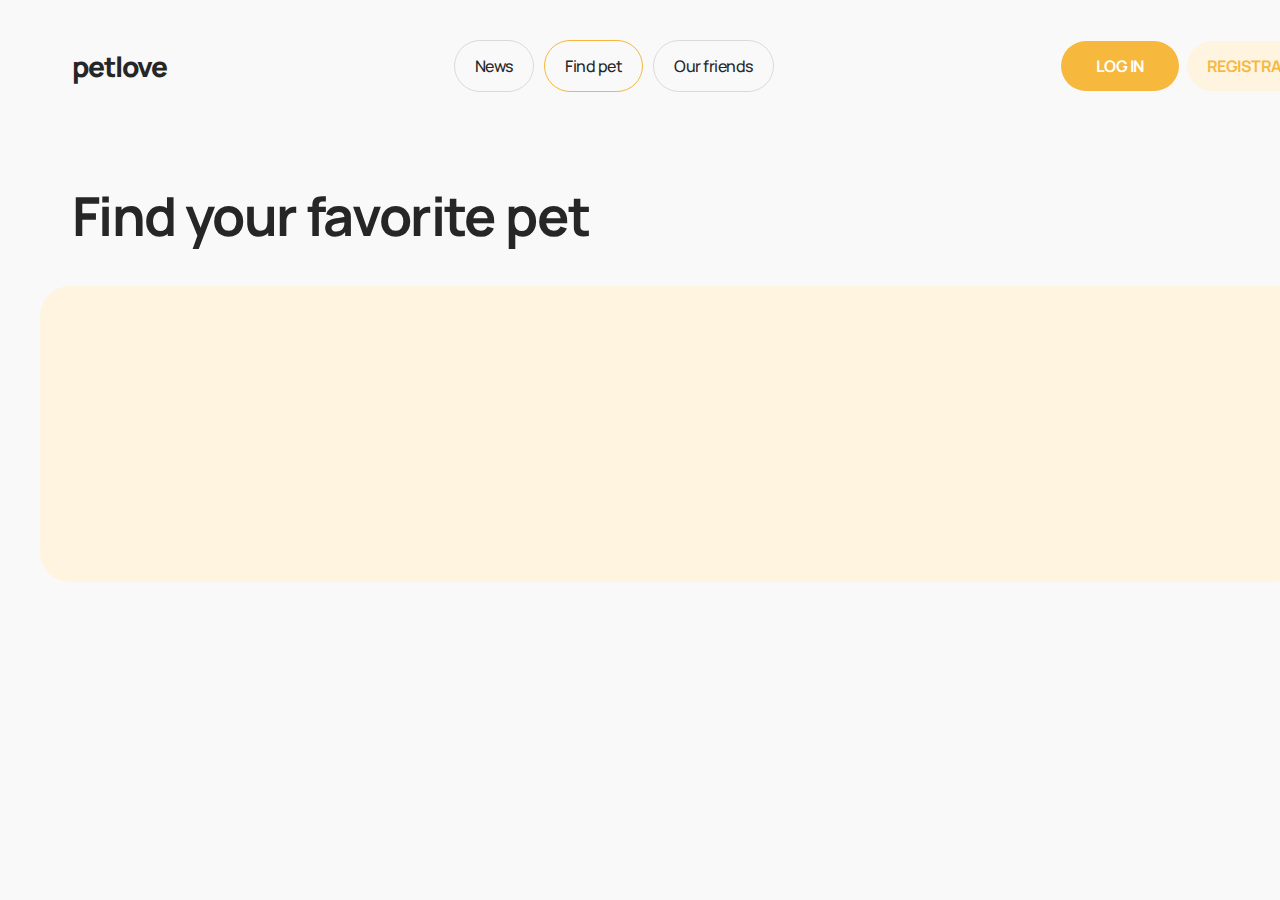
==== find-pet.html @ 44dec3be "add section find pets" ====
<!DOCTYPE html>
<html lang="en">
  <head>
    <meta charset="UTF-8" />
    <meta name="viewport" content="width=device-width, initial-scale=1.0" />
    <title>Petlove</title>
    <link rel="preconnect" href="https://fonts.googleapis.com" />
    <link rel="preconnect" href="https://fonts.gstatic.com" crossorigin />
    <link
      rel="stylesheet"
      href="https://cdnjs.cloudflare.com/ajax/libs/modern-normalize/3.0.1/modern-normalize.min.css"
      integrity="sha512-q6WgHqiHlKyOqslT/lgBgodhd03Wp4BEqKeW6nNtlOY4quzyG3VoQKFrieaCeSnuVseNKRGpGeDU3qPmabCANg=="
      crossorigin="anonymous"
      referrerpolicy="no-referrer"
    />
    <link
      href="https://fonts.googleapis.com/css2?family=Manrope:wght@500;700;800&display=swap"
      rel="stylesheet"
    />
    <link rel="stylesheet" href="./css/styles.css" />
  </head>
  <body>
    <header class="header">
      <div class="container">
        <nav class="header-bar">
          <div class="wraper-logo">
            <a href="./index.html" class="logo">petlove</a>
          </div>

          <ul class="nav-menu">
            <li>
              <a class="nav-item" href="./news.html">News</a>
            </li>
            <li>
              <a class="nav-item current-page" href="./find-pet.html"
                >Find pet</a
              >
            </li>
            <li>
              <a class="nav-item" href="./our-friends.html">Our friends</a>
            </li>
          </ul>
          <ul class="auth-nav">
            <li>
              <a class="auth-item log" href="./log-In.html">Log In</a>
            </li>
            <li>
              <a class="auth-item reg" href="./registration.html"
                >Registration</a
              >
            </li>
          </ul>
        </nav>
      </div>
    </header>
    <main>
      <section class="menu-section">
        <div class="container">
          <h1 class="title-section">Find your favorite pet</h1>
        </div>
        <div class="container search-container">
          <div class="wrapper-search-container"></div>
        </div>
      </section>
    </main>
  </body>
</html>
---- css/styles.css ----
@import url("./bases.css");
@import url("./reset.css");
@import url("./header.css");
@import url("./main.css");
@import url("./news.css");
@import url("./find-pet.css");
@import url("./our-friends.css");
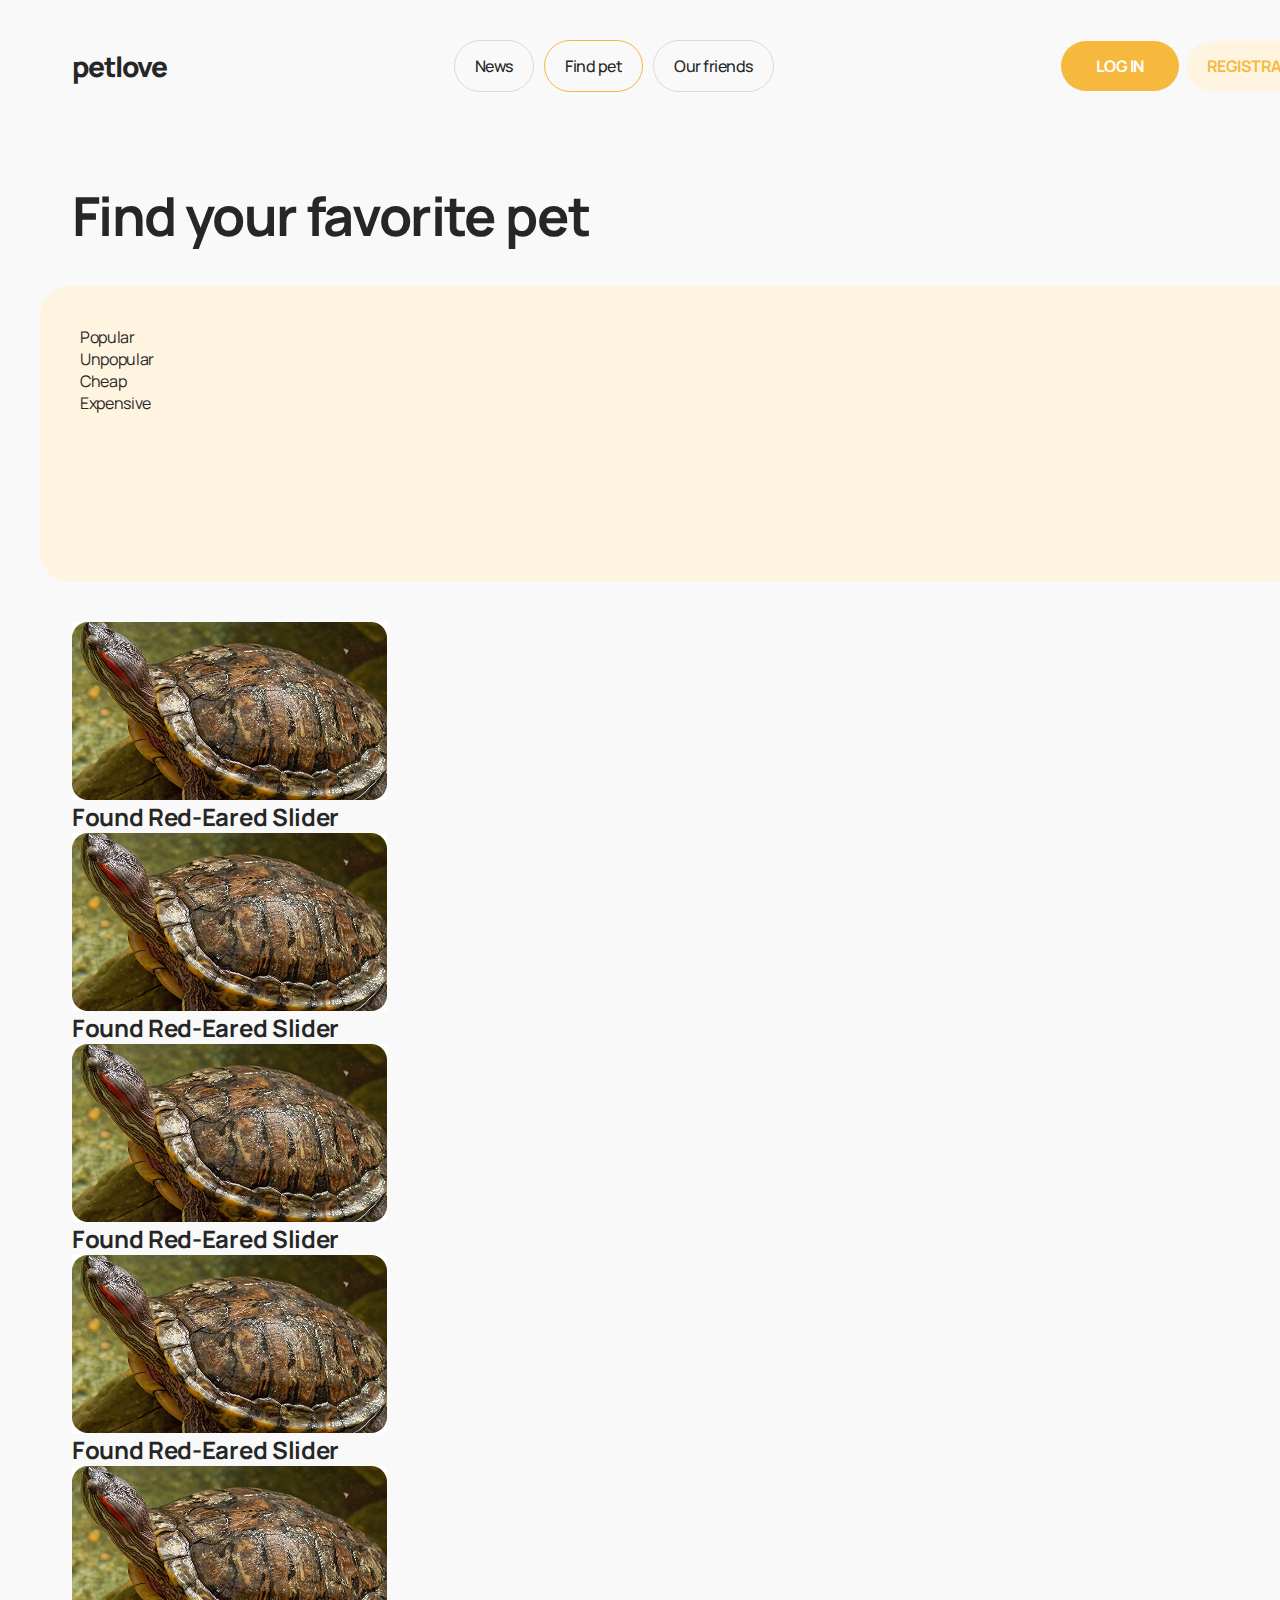
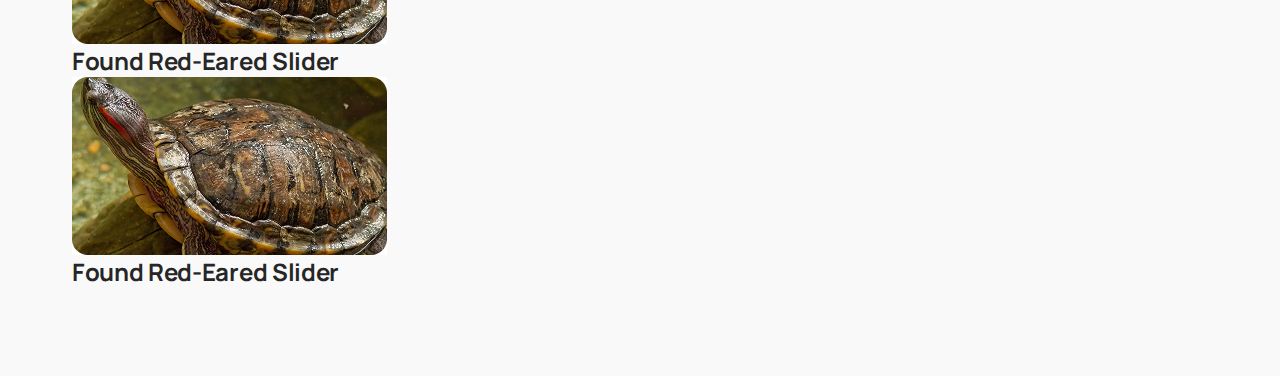
==== commit f859128a: "add cart pet" ====
--- a/find-pet.html
+++ b/find-pet.html
@@ -59,7 +59,69 @@
           <h1 class="title-section">Find your favorite pet</h1>
         </div>
         <div class="container search-container">
-          <div class="wrapper-search-container"></div>
+          <div class="wrapper-search-container">
+            <div class="wrapper-search-filter"></div>
+            <div class="wrapper-search-categories">
+              <ul>
+                <li>Popular</li>
+                <li>Unpopular</li>
+                <li>Cheap</li>
+                <li>Expensive</li>
+              </ul>
+            </div>
+          </div>
+        </div>
+        <div class="container container-find-pet">
+          <ul>
+            <li>
+              <div class="wrapper-pet-cart">
+                <img src="./images/pet-img.jpg" alt="Pet photo" />
+                <div class="features">
+                  <h2 class="titl-pet-cart">Found Red-Eared Slider</h2>
+                </div>
+              </div>
+            </li>
+            <li>
+              <div class="wrapper-pet-cart">
+                <img src="./images/pet-img.jpg" alt="Pet photo" />
+                <div class="features">
+                  <h2 class="titl-pet-cart">Found Red-Eared Slider</h2>
+                </div>
+              </div>
+            </li>
+            <li>
+              <div class="wrapper-pet-cart">
+                <img src="./images/pet-img.jpg" alt="Pet photo" />
+                <div class="features">
+                  <h2 class="titl-pet-cart">Found Red-Eared Slider</h2>
+                </div>
+              </div>
+            </li>
+            <li>
+              <div class="wrapper-pet-cart">
+                <img src="./images/pet-img.jpg" alt="Pet photo" />
+                <div class="features">
+                  <h2 class="titl-pet-cart">Found Red-Eared Slider</h2>
+                </div>
+              </div>
+            </li>
+            <li>
+              <div class="wrapper-pet-cart">
+                <img src="./images/pet-img.jpg" alt="Pet photo" />
+                <div class="features">
+                  <h2 class="titl-pet-cart">Found Red-Eared Slider</h2>
+                </div>
+              </div>
+            </li>
+            <li>
+              <div class="wrapper-pet-cart">
+                <img src="./images/pet-img.jpg" alt="Pet photo" />
+                <div class="features">
+                  <h2 class="titl-pet-cart">Found Red-Eared Slider</h2>
+                </div>
+              </div>
+            </li>
+          </ul>
         </div>
       </section>
     </main>
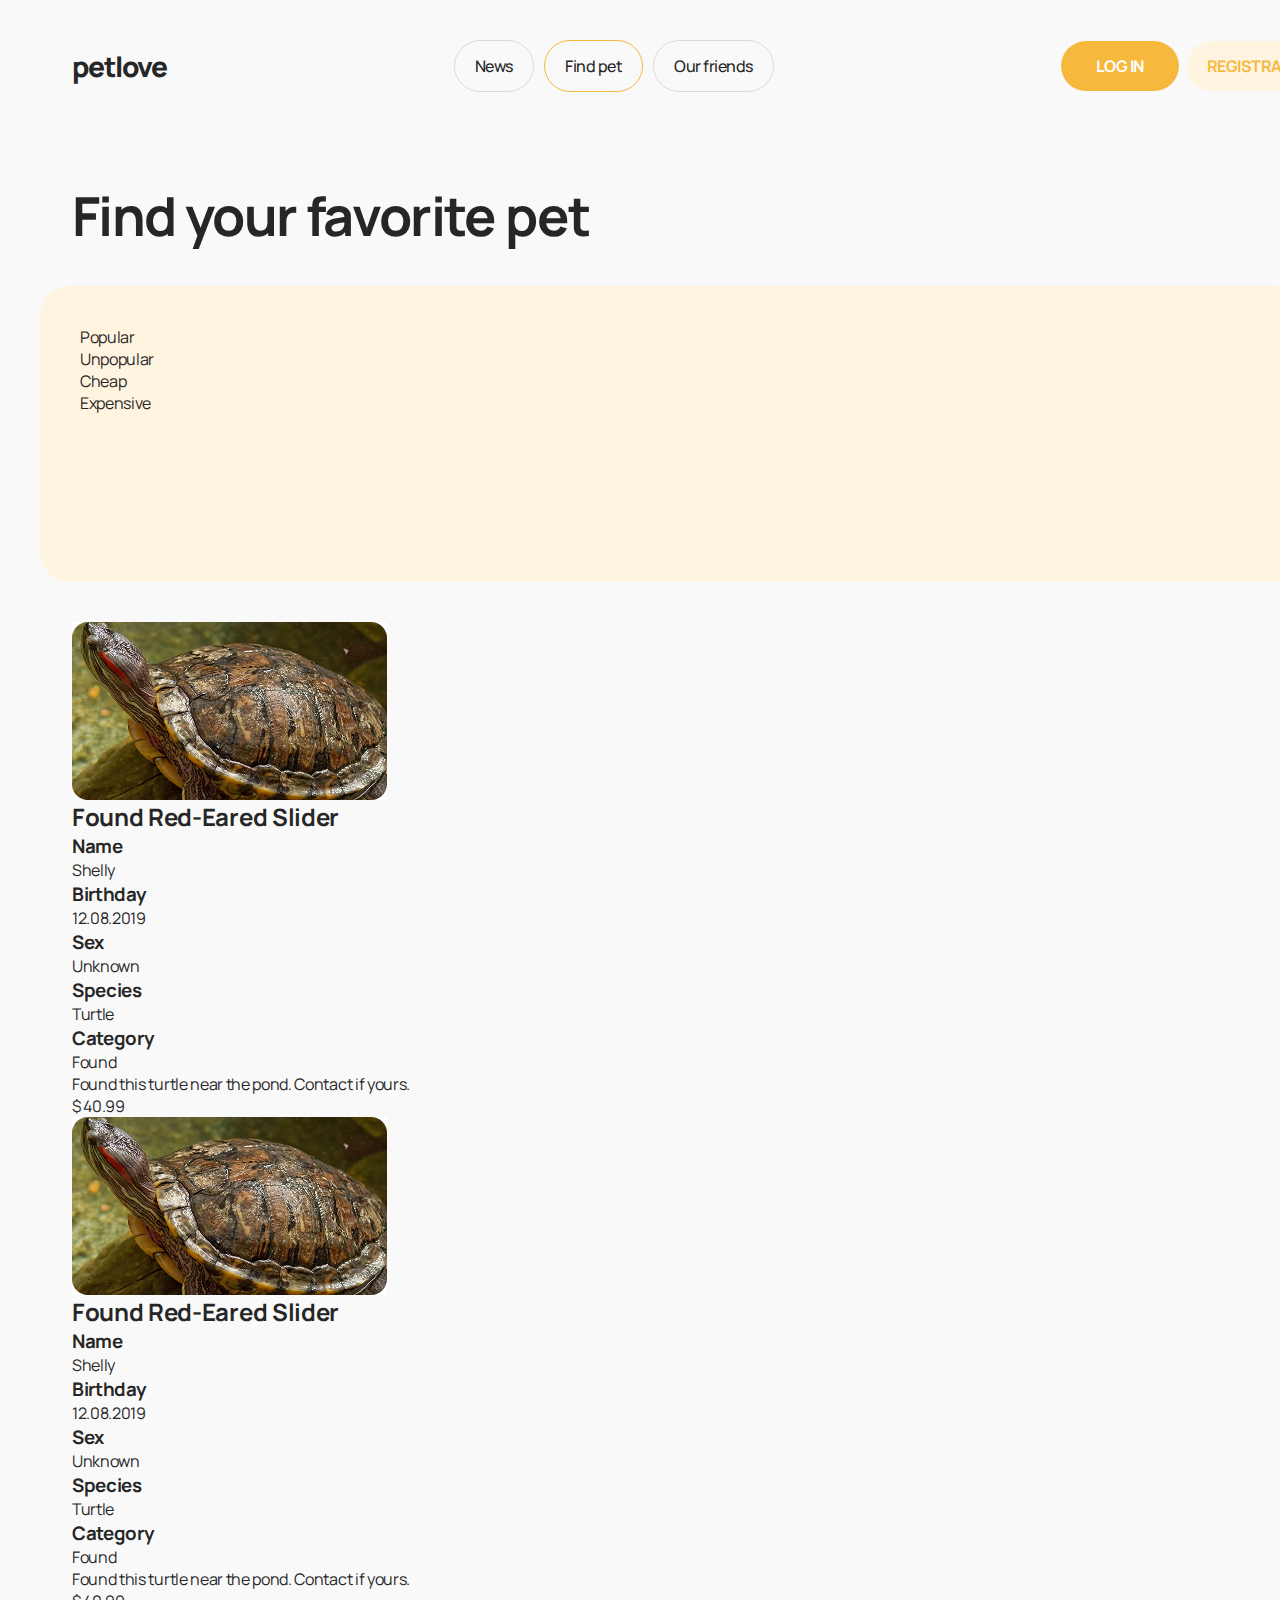
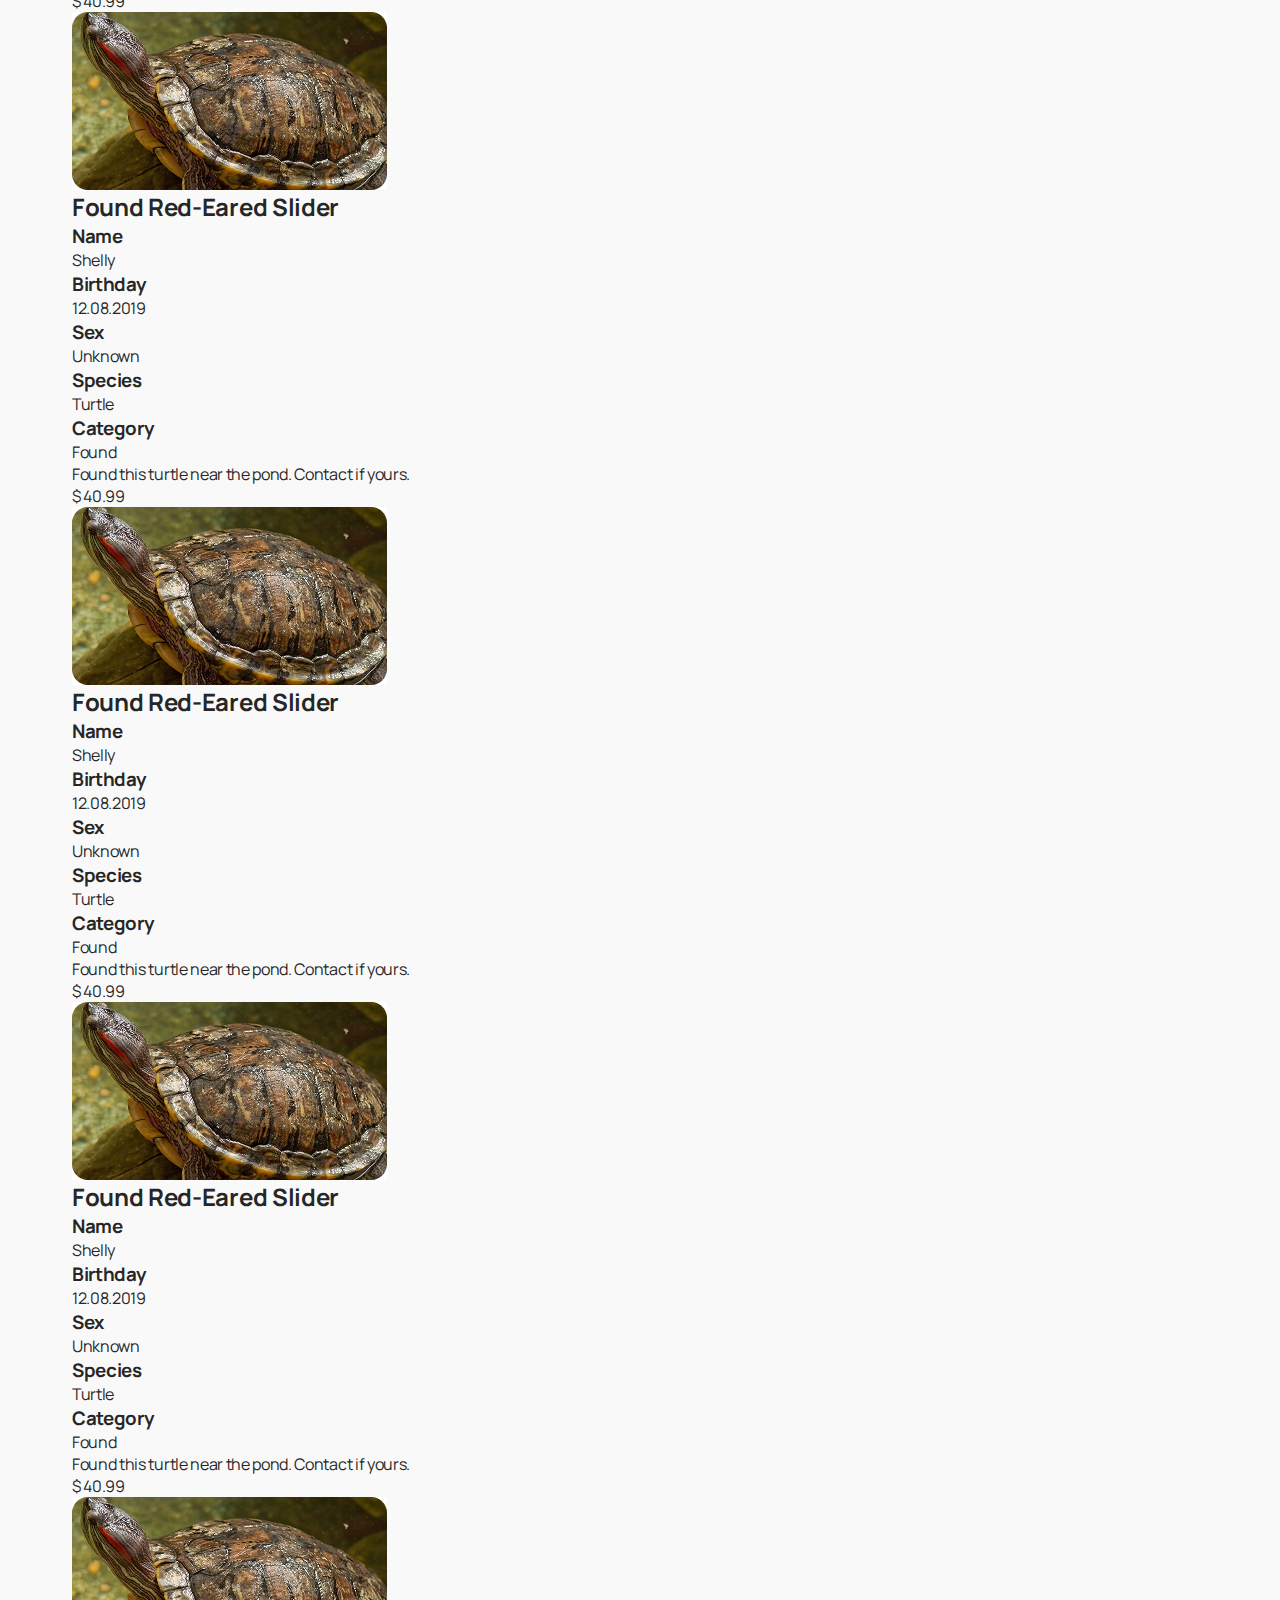
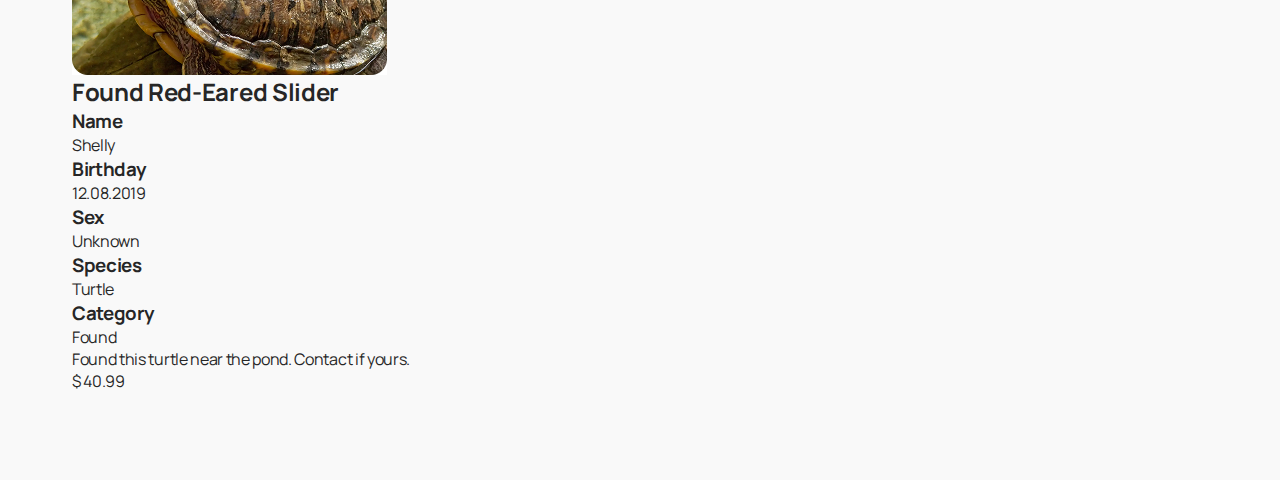
==== commit 07f630c0: "add deteils from pet find carts" ====
--- a/find-pet.html
+++ b/find-pet.html
@@ -76,48 +76,204 @@
             <li>
               <div class="wrapper-pet-cart">
                 <img src="./images/pet-img.jpg" alt="Pet photo" />
-                <div class="features">
-                  <h2 class="titl-pet-cart">Found Red-Eared Slider</h2>
-                </div>
-              </div>
-            </li>
-            <li>
-              <div class="wrapper-pet-cart">
-                <img src="./images/pet-img.jpg" alt="Pet photo" />
-                <div class="features">
-                  <h2 class="titl-pet-cart">Found Red-Eared Slider</h2>
-                </div>
-              </div>
-            </li>
-            <li>
-              <div class="wrapper-pet-cart">
-                <img src="./images/pet-img.jpg" alt="Pet photo" />
-                <div class="features">
-                  <h2 class="titl-pet-cart">Found Red-Eared Slider</h2>
-                </div>
-              </div>
-            </li>
-            <li>
-              <div class="wrapper-pet-cart">
-                <img src="./images/pet-img.jpg" alt="Pet photo" />
-                <div class="features">
-                  <h2 class="titl-pet-cart">Found Red-Eared Slider</h2>
-                </div>
-              </div>
-            </li>
-            <li>
-              <div class="wrapper-pet-cart">
-                <img src="./images/pet-img.jpg" alt="Pet photo" />
-                <div class="features">
-                  <h2 class="titl-pet-cart">Found Red-Eared Slider</h2>
-                </div>
-              </div>
-            </li>
-            <li>
-              <div class="wrapper-pet-cart">
-                <img src="./images/pet-img.jpg" alt="Pet photo" />
-                <div class="features">
-                  <h2 class="titl-pet-cart">Found Red-Eared Slider</h2>
+                <div class="features-pets">
+                  <h2 class="titl-pet-cart">Found Red-Eared Slider</h2>
+                  <ul class="info-pet-list">
+                    <li class="info-pet-item">
+                      <h3 class="title-info-pet">Name</h3>
+                      <p class="name-info-pet">Shelly</p>
+                    </li>
+                    <li class="info-pet-item">
+                      <h3 class="title-info-pet">Birthday</h3>
+                      <time class="name-info-pet" datetime="2019-08-12"
+                        >12.08.2019</time
+                      >
+                    </li>
+                    <li class="info-pet-item">
+                      <h3 class="title-info-pet">Sex</h3>
+                      <p class="name-info-pet">Unknown</p>
+                    </li>
+                    <li class="info-pet-item">
+                      <h3 class="title-info-pet">Species</h3>
+                      <p class="name-info-pet">Turtle</p>
+                    </li>
+                    <li class="info-pet-item">
+                      <h3 class="title-info-pet">Category</h3>
+                      <p class="name-info-pet">Found</p>
+                    </li>
+                  </ul>
+                  <p class="descr-pet">Found this turtle near the pond. Contact if yours.</p>
+                  <p class="price-pet">&#36 40.99</p>
+                </div>
+              </div>
+            </li>
+            <li>
+              <div class="wrapper-pet-cart">
+                <img src="./images/pet-img.jpg" alt="Pet photo" />
+                <div class="features-pets">
+                  <h2 class="titl-pet-cart">Found Red-Eared Slider</h2>
+                  <ul class="info-pet-list">
+                    <li class="info-pet-item">
+                      <h3 class="title-info-pet">Name</h3>
+                      <p class="name-info-pet">Shelly</p>
+                    </li>
+                    <li class="info-pet-item">
+                      <h3 class="title-info-pet">Birthday</h3>
+                      <time class="name-info-pet" datetime="2019-08-12"
+                        >12.08.2019</time
+                      >
+                    </li>
+                    <li class="info-pet-item">
+                      <h3 class="title-info-pet">Sex</h3>
+                      <p class="name-info-pet">Unknown</p>
+                    </li>
+                    <li class="info-pet-item">
+                      <h3 class="title-info-pet">Species</h3>
+                      <p class="name-info-pet">Turtle</p>
+                    </li>
+                    <li class="info-pet-item">
+                      <h3 class="title-info-pet">Category</h3>
+                      <p class="name-info-pet">Found</p>
+                    </li>
+                  </ul>
+                  <p class="descr-pet">Found this turtle near the pond. Contact if yours.</p>
+                  <p class="price-pet">&#36 40.99</p>
+                </div>
+              </div>
+            </li>
+            <li>
+              <div class="wrapper-pet-cart">
+                <img src="./images/pet-img.jpg" alt="Pet photo" />
+                <div class="features-pets">
+                  <h2 class="titl-pet-cart">Found Red-Eared Slider</h2>
+                  <ul class="info-pet-list">
+                    <li class="info-pet-item">
+                      <h3 class="title-info-pet">Name</h3>
+                      <p class="name-info-pet">Shelly</p>
+                    </li>
+                    <li class="info-pet-item">
+                      <h3 class="title-info-pet">Birthday</h3>
+                      <time class="name-info-pet" datetime="2019-08-12"
+                        >12.08.2019</time
+                      >
+                    </li>
+                    <li class="info-pet-item">
+                      <h3 class="title-info-pet">Sex</h3>
+                      <p class="name-info-pet">Unknown</p>
+                    </li>
+                    <li class="info-pet-item">
+                      <h3 class="title-info-pet">Species</h3>
+                      <p class="name-info-pet">Turtle</p>
+                    </li>
+                    <li class="info-pet-item">
+                      <h3 class="title-info-pet">Category</h3>
+                      <p class="name-info-pet">Found</p>
+                    </li>
+                  </ul>
+                  <p class="descr-pet">Found this turtle near the pond. Contact if yours.</p>
+                  <p class="price-pet">&#36 40.99</p>
+                </div>
+              </div>
+            </li>
+            <li>
+              <div class="wrapper-pet-cart">
+                <img src="./images/pet-img.jpg" alt="Pet photo" />
+                <div class="features-pets">
+                  <h2 class="titl-pet-cart">Found Red-Eared Slider</h2>
+                  <ul class="info-pet-list">
+                    <li class="info-pet-item">
+                      <h3 class="title-info-pet">Name</h3>
+                      <p class="name-info-pet">Shelly</p>
+                    </li>
+                    <li class="info-pet-item">
+                      <h3 class="title-info-pet">Birthday</h3>
+                      <time class="name-info-pet" datetime="2019-08-12"
+                        >12.08.2019</time
+                      >
+                    </li>
+                    <li class="info-pet-item">
+                      <h3 class="title-info-pet">Sex</h3>
+                      <p class="name-info-pet">Unknown</p>
+                    </li>
+                    <li class="info-pet-item">
+                      <h3 class="title-info-pet">Species</h3>
+                      <p class="name-info-pet">Turtle</p>
+                    </li>
+                    <li class="info-pet-item">
+                      <h3 class="title-info-pet">Category</h3>
+                      <p class="name-info-pet">Found</p>
+                    </li>
+    
+    <p class="descr-pet">Found this turtle near the pond. Contact if yours.</p>
+<p class="price-pet">&#36 40.99</p>            </ul>
+                </div>
+              </div>
+            </li>
+            <li>
+              <div class="wrapper-pet-cart">
+                <img src="./images/pet-img.jpg" alt="Pet photo" />
+                <div class="features-pets">
+                  <h2 class="titl-pet-cart">Found Red-Eared Slider</h2>
+                  <ul class="info-pet-list">
+                    <li class="info-pet-item">
+                      <h3 class="title-info-pet">Name</h3>
+                      <p class="name-info-pet">Shelly</p>
+                    </li>
+                    <li class="info-pet-item">
+                      <h3 class="title-info-pet">Birthday</h3>
+                      <time class="name-info-pet" datetime="2019-08-12"
+                        >12.08.2019</time
+                      >
+                    </li>
+                    <li class="info-pet-item">
+                      <h3 class="title-info-pet">Sex</h3>
+                      <p class="name-info-pet">Unknown</p>
+                    </li>
+                    <li class="info-pet-item">
+                      <h3 class="title-info-pet">Species</h3>
+                      <p class="name-info-pet">Turtle</p>
+                    </li>
+                    <li class="info-pet-item">
+                      <h3 class="title-info-pet">Category</h3>
+                      <p class="name-info-pet">Found</p>
+                    </li>
+    
+    <p class="descr-pet">Found this turtle near the pond. Contact if yours.</p>
+<p class="price-pet">&#36 40.99</p>            </ul>
+                </div>
+              </div>
+            </li>
+            <li>
+              <div class="wrapper-pet-cart">
+                <img src="./images/pet-img.jpg" alt="Pet photo" />
+                <div class="features-pets">
+                  <h2 class="titl-pet-cart">Found Red-Eared Slider</h2>
+                  <ul class="info-pet-list">
+                    <li class="info-pet-item">
+                      <h3 class="title-info-pet">Name</h3>
+                      <p class="name-info-pet">Shelly</p>
+                    </li>
+                    <li class="info-pet-item">
+                      <h3 class="title-info-pet">Birthday</h3>
+                      <time class="name-info-pet" datetime="2019-08-12"
+                        >12.08.2019</time
+                      >
+                    </li>
+                    <li class="info-pet-item">
+                      <h3 class="title-info-pet">Sex</h3>
+                      <p class="name-info-pet">Unknown</p>
+                    </li>
+                    <li class="info-pet-item">
+                      <h3 class="title-info-pet">Species</h3>
+                      <p class="name-info-pet">Turtle</p>
+                    </li>
+                    <li class="info-pet-item">
+                      <h3 class="title-info-pet">Category</h3>
+                      <p class="name-info-pet">Found</p>
+                    </li>
+    
+    <p class="descr-pet">Found this turtle near the pond. Contact if yours.</p>
+<p class="price-pet">&#36 40.99</p>            </ul>
                 </div>
               </div>
             </li>
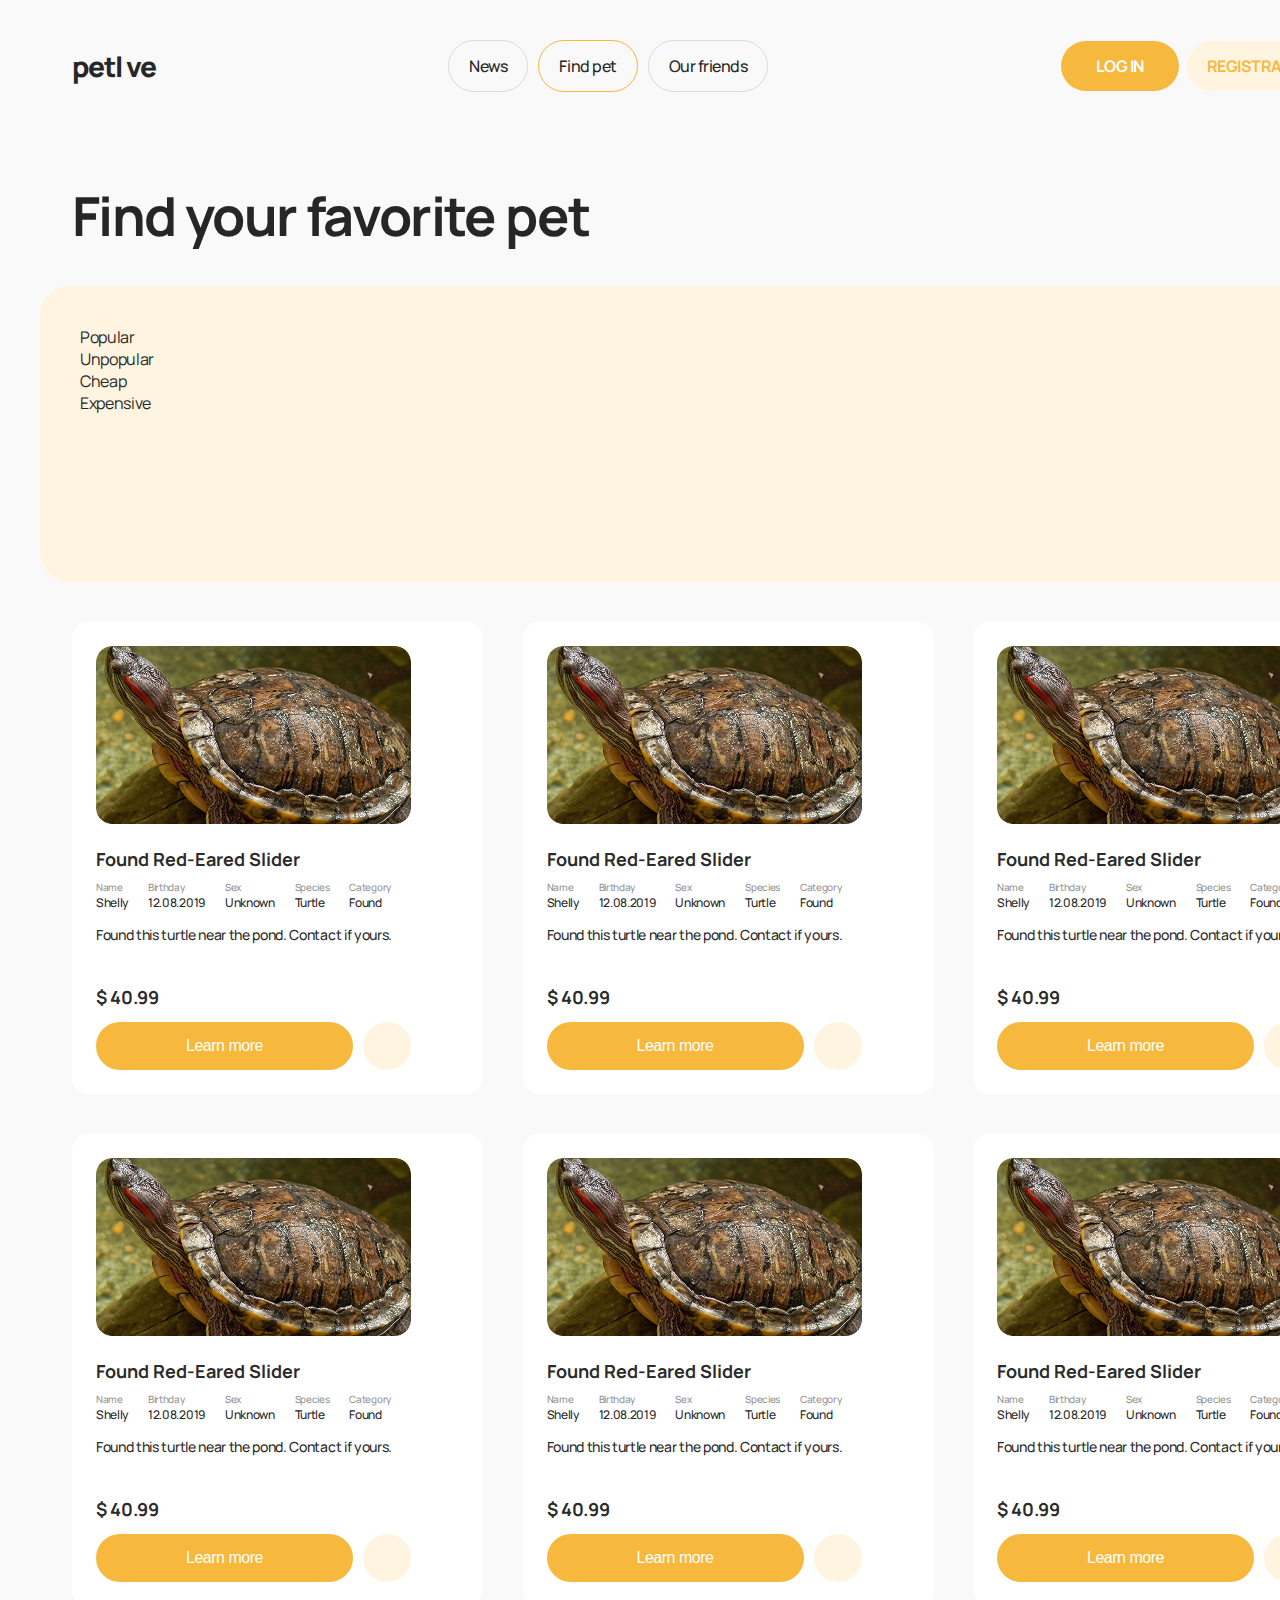
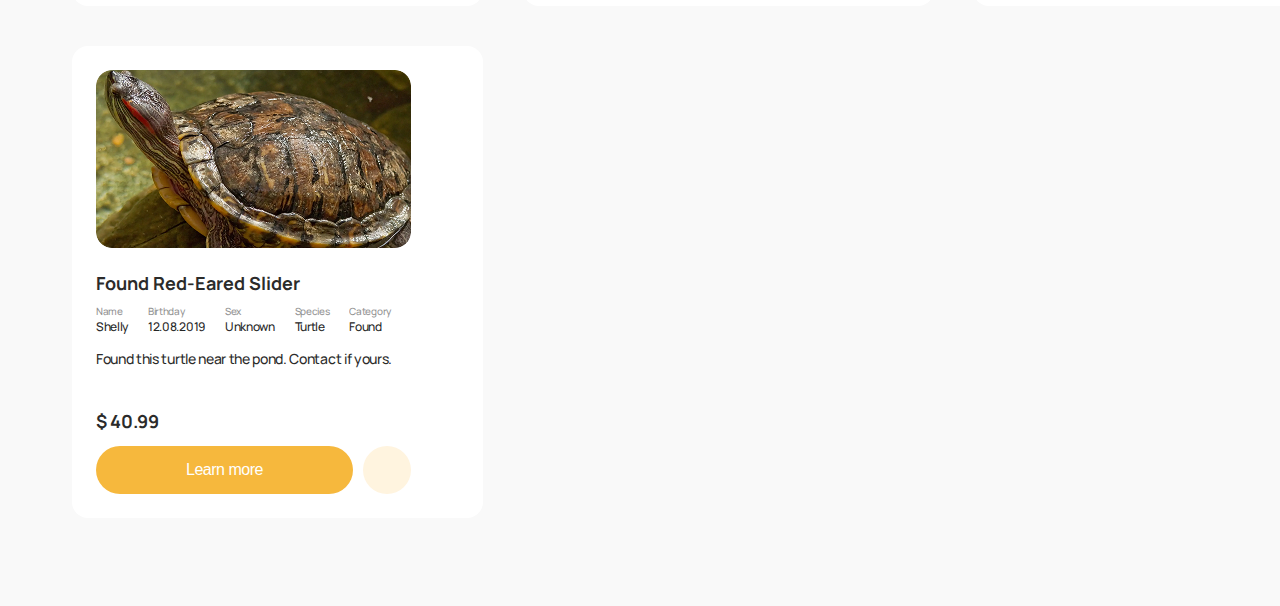
==== commit 574e41fe: "editor find pet section" ====
--- a/find-pet.html
+++ b/find-pet.html
@@ -24,7 +24,13 @@
       <div class="container">
         <nav class="header-bar">
           <div class="wraper-logo">
-            <a href="./index.html" class="logo">petlove</a>
+            <a href="./index.html" class="logo"
+              >petl
+              <!-- <svg>
+                <use href="./images/icons.svg#icon-heart-logo">
+                </svg> -->
+              ve
+            </a>
           </div>
 
           <ul class="nav-menu">
@@ -71,209 +77,348 @@
             </div>
           </div>
         </div>
-        <div class="container container-find-pet">
-          <ul>
-            <li>
-              <div class="wrapper-pet-cart">
-                <img src="./images/pet-img.jpg" alt="Pet photo" />
-                <div class="features-pets">
-                  <h2 class="titl-pet-cart">Found Red-Eared Slider</h2>
-                  <ul class="info-pet-list">
-                    <li class="info-pet-item">
-                      <h3 class="title-info-pet">Name</h3>
-                      <p class="name-info-pet">Shelly</p>
-                    </li>
-                    <li class="info-pet-item">
-                      <h3 class="title-info-pet">Birthday</h3>
-                      <time class="name-info-pet" datetime="2019-08-12"
-                        >12.08.2019</time
-                      >
-                    </li>
-                    <li class="info-pet-item">
-                      <h3 class="title-info-pet">Sex</h3>
-                      <p class="name-info-pet">Unknown</p>
-                    </li>
-                    <li class="info-pet-item">
-                      <h3 class="title-info-pet">Species</h3>
-                      <p class="name-info-pet">Turtle</p>
-                    </li>
-                    <li class="info-pet-item">
-                      <h3 class="title-info-pet">Category</h3>
-                      <p class="name-info-pet">Found</p>
-                    </li>
-                  </ul>
-                  <p class="descr-pet">Found this turtle near the pond. Contact if yours.</p>
-                  <p class="price-pet">&#36 40.99</p>
-                </div>
-              </div>
-            </li>
-            <li>
-              <div class="wrapper-pet-cart">
-                <img src="./images/pet-img.jpg" alt="Pet photo" />
-                <div class="features-pets">
-                  <h2 class="titl-pet-cart">Found Red-Eared Slider</h2>
-                  <ul class="info-pet-list">
-                    <li class="info-pet-item">
-                      <h3 class="title-info-pet">Name</h3>
-                      <p class="name-info-pet">Shelly</p>
-                    </li>
-                    <li class="info-pet-item">
-                      <h3 class="title-info-pet">Birthday</h3>
-                      <time class="name-info-pet" datetime="2019-08-12"
-                        >12.08.2019</time
-                      >
-                    </li>
-                    <li class="info-pet-item">
-                      <h3 class="title-info-pet">Sex</h3>
-                      <p class="name-info-pet">Unknown</p>
-                    </li>
-                    <li class="info-pet-item">
-                      <h3 class="title-info-pet">Species</h3>
-                      <p class="name-info-pet">Turtle</p>
-                    </li>
-                    <li class="info-pet-item">
-                      <h3 class="title-info-pet">Category</h3>
-                      <p class="name-info-pet">Found</p>
-                    </li>
-                  </ul>
-                  <p class="descr-pet">Found this turtle near the pond. Contact if yours.</p>
-                  <p class="price-pet">&#36 40.99</p>
-                </div>
-              </div>
-            </li>
-            <li>
-              <div class="wrapper-pet-cart">
-                <img src="./images/pet-img.jpg" alt="Pet photo" />
-                <div class="features-pets">
-                  <h2 class="titl-pet-cart">Found Red-Eared Slider</h2>
-                  <ul class="info-pet-list">
-                    <li class="info-pet-item">
-                      <h3 class="title-info-pet">Name</h3>
-                      <p class="name-info-pet">Shelly</p>
-                    </li>
-                    <li class="info-pet-item">
-                      <h3 class="title-info-pet">Birthday</h3>
-                      <time class="name-info-pet" datetime="2019-08-12"
-                        >12.08.2019</time
-                      >
-                    </li>
-                    <li class="info-pet-item">
-                      <h3 class="title-info-pet">Sex</h3>
-                      <p class="name-info-pet">Unknown</p>
-                    </li>
-                    <li class="info-pet-item">
-                      <h3 class="title-info-pet">Species</h3>
-                      <p class="name-info-pet">Turtle</p>
-                    </li>
-                    <li class="info-pet-item">
-                      <h3 class="title-info-pet">Category</h3>
-                      <p class="name-info-pet">Found</p>
-                    </li>
-                  </ul>
-                  <p class="descr-pet">Found this turtle near the pond. Contact if yours.</p>
-                  <p class="price-pet">&#36 40.99</p>
-                </div>
-              </div>
-            </li>
-            <li>
-              <div class="wrapper-pet-cart">
-                <img src="./images/pet-img.jpg" alt="Pet photo" />
-                <div class="features-pets">
-                  <h2 class="titl-pet-cart">Found Red-Eared Slider</h2>
-                  <ul class="info-pet-list">
-                    <li class="info-pet-item">
-                      <h3 class="title-info-pet">Name</h3>
-                      <p class="name-info-pet">Shelly</p>
-                    </li>
-                    <li class="info-pet-item">
-                      <h3 class="title-info-pet">Birthday</h3>
-                      <time class="name-info-pet" datetime="2019-08-12"
-                        >12.08.2019</time
-                      >
-                    </li>
-                    <li class="info-pet-item">
-                      <h3 class="title-info-pet">Sex</h3>
-                      <p class="name-info-pet">Unknown</p>
-                    </li>
-                    <li class="info-pet-item">
-                      <h3 class="title-info-pet">Species</h3>
-                      <p class="name-info-pet">Turtle</p>
-                    </li>
-                    <li class="info-pet-item">
-                      <h3 class="title-info-pet">Category</h3>
-                      <p class="name-info-pet">Found</p>
-                    </li>
-    
-    <p class="descr-pet">Found this turtle near the pond. Contact if yours.</p>
-<p class="price-pet">&#36 40.99</p>            </ul>
-                </div>
-              </div>
-            </li>
-            <li>
-              <div class="wrapper-pet-cart">
-                <img src="./images/pet-img.jpg" alt="Pet photo" />
-                <div class="features-pets">
-                  <h2 class="titl-pet-cart">Found Red-Eared Slider</h2>
-                  <ul class="info-pet-list">
-                    <li class="info-pet-item">
-                      <h3 class="title-info-pet">Name</h3>
-                      <p class="name-info-pet">Shelly</p>
-                    </li>
-                    <li class="info-pet-item">
-                      <h3 class="title-info-pet">Birthday</h3>
-                      <time class="name-info-pet" datetime="2019-08-12"
-                        >12.08.2019</time
-                      >
-                    </li>
-                    <li class="info-pet-item">
-                      <h3 class="title-info-pet">Sex</h3>
-                      <p class="name-info-pet">Unknown</p>
-                    </li>
-                    <li class="info-pet-item">
-                      <h3 class="title-info-pet">Species</h3>
-                      <p class="name-info-pet">Turtle</p>
-                    </li>
-                    <li class="info-pet-item">
-                      <h3 class="title-info-pet">Category</h3>
-                      <p class="name-info-pet">Found</p>
-                    </li>
-    
-    <p class="descr-pet">Found this turtle near the pond. Contact if yours.</p>
-<p class="price-pet">&#36 40.99</p>            </ul>
-                </div>
-              </div>
-            </li>
-            <li>
-              <div class="wrapper-pet-cart">
-                <img src="./images/pet-img.jpg" alt="Pet photo" />
-                <div class="features-pets">
-                  <h2 class="titl-pet-cart">Found Red-Eared Slider</h2>
-                  <ul class="info-pet-list">
-                    <li class="info-pet-item">
-                      <h3 class="title-info-pet">Name</h3>
-                      <p class="name-info-pet">Shelly</p>
-                    </li>
-                    <li class="info-pet-item">
-                      <h3 class="title-info-pet">Birthday</h3>
-                      <time class="name-info-pet" datetime="2019-08-12"
-                        >12.08.2019</time
-                      >
-                    </li>
-                    <li class="info-pet-item">
-                      <h3 class="title-info-pet">Sex</h3>
-                      <p class="name-info-pet">Unknown</p>
-                    </li>
-                    <li class="info-pet-item">
-                      <h3 class="title-info-pet">Species</h3>
-                      <p class="name-info-pet">Turtle</p>
-                    </li>
-                    <li class="info-pet-item">
-                      <h3 class="title-info-pet">Category</h3>
-                      <p class="name-info-pet">Found</p>
-                    </li>
-    
-    <p class="descr-pet">Found this turtle near the pond. Contact if yours.</p>
-<p class="price-pet">&#36 40.99</p>            </ul>
+        <div class="container">
+          <ul class="list-find-pet">
+            <li>
+              <div class="wrapper-pet-cart">
+                <div class="wrapper-img-pet">
+                  <img
+                    src="./images/pet-img.jpg"
+                    class="img-pet-cart"
+                    alt="Pet photo"
+                    width="315"
+                  />
+                </div>
+                <div class="features-pets">
+                  <h2 class="titl-pet-cart">Found Red-Eared Slider</h2>
+                  <ul class="info-pet-list">
+                    <li class="info-pet-item">
+                      <h3 class="title-info-pet">Name</h3>
+                      <p class="name-info-pet">Shelly</p>
+                    </li>
+                    <li class="info-pet-item">
+                      <h3 class="title-info-pet">Birthday</h3>
+                      <time class="name-info-pet" datetime="2019-08-12"
+                        >12.08.2019</time
+                      >
+                    </li>
+                    <li class="info-pet-item">
+                      <h3 class="title-info-pet">Sex</h3>
+                      <p class="name-info-pet">Unknown</p>
+                    </li>
+                    <li class="info-pet-item">
+                      <h3 class="title-info-pet">Species</h3>
+                      <p class="name-info-pet">Turtle</p>
+                    </li>
+                    <li class="info-pet-item">
+                      <h3 class="title-info-pet">Category</h3>
+                      <p class="name-info-pet">Found</p>
+                    </li>
+                  </ul>
+                  <p class="descr-pet">
+                    Found this turtle near the pond. Contact if yours.
+                  </p>
+                  <p class="price-pet">&#36; 40.99</p>
+                  <div class="wrapper-btn-futures">
+                    <button class="btn-learn-more" type="button">
+                      Learn more
+                    </button>
+                    <button class="btn-like" type="button"></button>
+                  </div>
+                </div>
+              </div>
+            </li>
+            <li>
+              <div class="wrapper-pet-cart">
+                <div class="wrapper-img-pet">
+                  <img
+                    src="./images/pet-img.jpg"
+                    class="img-pet-cart"
+                    alt="Pet photo"
+                    width="315"
+                  />
+                </div>
+                <div class="features-pets">
+                  <h2 class="titl-pet-cart">Found Red-Eared Slider</h2>
+                  <ul class="info-pet-list">
+                    <li class="info-pet-item">
+                      <h3 class="title-info-pet">Name</h3>
+                      <p class="name-info-pet">Shelly</p>
+                    </li>
+                    <li class="info-pet-item">
+                      <h3 class="title-info-pet">Birthday</h3>
+                      <time class="name-info-pet" datetime="2019-08-12"
+                        >12.08.2019</time
+                      >
+                    </li>
+                    <li class="info-pet-item">
+                      <h3 class="title-info-pet">Sex</h3>
+                      <p class="name-info-pet">Unknown</p>
+                    </li>
+                    <li class="info-pet-item">
+                      <h3 class="title-info-pet">Species</h3>
+                      <p class="name-info-pet">Turtle</p>
+                    </li>
+                    <li class="info-pet-item">
+                      <h3 class="title-info-pet">Category</h3>
+                      <p class="name-info-pet">Found</p>
+                    </li>
+                  </ul>
+                  <p class="descr-pet">
+                    Found this turtle near the pond. Contact if yours.
+                  </p>
+                  <p class="price-pet">&#36; 40.99</p>
+                  <div class="wrapper-btn-futures">
+                    <button class="btn-learn-more" type="button">
+                      Learn more
+                    </button>
+                    <button class="btn-like" type="button"></button>
+                  </div>
+                </div>
+              </div>
+            </li>
+            <li>
+              <div class="wrapper-pet-cart">
+                <div class="wrapper-img-pet">
+                  <img
+                    src="./images/pet-img.jpg"
+                    class="img-pet-cart"
+                    alt="Pet photo"
+                    width="315"
+                  />
+                </div>
+                <div class="features-pets">
+                  <h2 class="titl-pet-cart">Found Red-Eared Slider</h2>
+                  <ul class="info-pet-list">
+                    <li class="info-pet-item">
+                      <h3 class="title-info-pet">Name</h3>
+                      <p class="name-info-pet">Shelly</p>
+                    </li>
+                    <li class="info-pet-item">
+                      <h3 class="title-info-pet">Birthday</h3>
+                      <time class="name-info-pet" datetime="2019-08-12"
+                        >12.08.2019</time
+                      >
+                    </li>
+                    <li class="info-pet-item">
+                      <h3 class="title-info-pet">Sex</h3>
+                      <p class="name-info-pet">Unknown</p>
+                    </li>
+                    <li class="info-pet-item">
+                      <h3 class="title-info-pet">Species</h3>
+                      <p class="name-info-pet">Turtle</p>
+                    </li>
+                    <li class="info-pet-item">
+                      <h3 class="title-info-pet">Category</h3>
+                      <p class="name-info-pet">Found</p>
+                    </li>
+                  </ul>
+                  <p class="descr-pet">
+                    Found this turtle near the pond. Contact if yours.
+                  </p>
+                  <p class="price-pet">&#36; 40.99</p>
+                  <div class="wrapper-btn-futures">
+                    <button class="btn-learn-more" type="button">
+                      Learn more
+                    </button>
+                    <button class="btn-like" type="button"></button>
+                  </div>
+                </div>
+              </div>
+            </li>
+            <li>
+              <div class="wrapper-pet-cart">
+                <div class="wrapper-img-pet">
+                  <img
+                    src="./images/pet-img.jpg"
+                    class="img-pet-cart"
+                    alt="Pet photo"
+                    width="315"
+                  />
+                </div>
+                <div class="features-pets">
+                  <h2 class="titl-pet-cart">Found Red-Eared Slider</h2>
+                  <ul class="info-pet-list">
+                    <li class="info-pet-item">
+                      <h3 class="title-info-pet">Name</h3>
+                      <p class="name-info-pet">Shelly</p>
+                    </li>
+                    <li class="info-pet-item">
+                      <h3 class="title-info-pet">Birthday</h3>
+                      <time class="name-info-pet" datetime="2019-08-12"
+                        >12.08.2019</time
+                      >
+                    </li>
+                    <li class="info-pet-item">
+                      <h3 class="title-info-pet">Sex</h3>
+                      <p class="name-info-pet">Unknown</p>
+                    </li>
+                    <li class="info-pet-item">
+                      <h3 class="title-info-pet">Species</h3>
+                      <p class="name-info-pet">Turtle</p>
+                    </li>
+                    <li class="info-pet-item">
+                      <h3 class="title-info-pet">Category</h3>
+                      <p class="name-info-pet">Found</p>
+                    </li>
+                  </ul>
+                  <p class="descr-pet">
+                    Found this turtle near the pond. Contact if yours.
+                  </p>
+                  <p class="price-pet">&#36; 40.99</p>
+                  <div class="wrapper-btn-futures">
+                    <button class="btn-learn-more" type="button">
+                      Learn more
+                    </button>
+                    <button class="btn-like" type="button"></button>
+                  </div>
+                </div>
+              </div>
+            </li>
+            <li>
+              <div class="wrapper-pet-cart">
+                <div class="wrapper-img-pet">
+                  <img
+                    src="./images/pet-img.jpg"
+                    class="img-pet-cart"
+                    alt="Pet photo"
+                    width="315"
+                  />
+                </div>
+                <div class="features-pets">
+                  <h2 class="titl-pet-cart">Found Red-Eared Slider</h2>
+                  <ul class="info-pet-list">
+                    <li class="info-pet-item">
+                      <h3 class="title-info-pet">Name</h3>
+                      <p class="name-info-pet">Shelly</p>
+                    </li>
+                    <li class="info-pet-item">
+                      <h3 class="title-info-pet">Birthday</h3>
+                      <time class="name-info-pet" datetime="2019-08-12"
+                        >12.08.2019</time
+                      >
+                    </li>
+                    <li class="info-pet-item">
+                      <h3 class="title-info-pet">Sex</h3>
+                      <p class="name-info-pet">Unknown</p>
+                    </li>
+                    <li class="info-pet-item">
+                      <h3 class="title-info-pet">Species</h3>
+                      <p class="name-info-pet">Turtle</p>
+                    </li>
+                    <li class="info-pet-item">
+                      <h3 class="title-info-pet">Category</h3>
+                      <p class="name-info-pet">Found</p>
+                    </li>
+                  </ul>
+                  <p class="descr-pet">
+                    Found this turtle near the pond. Contact if yours.
+                  </p>
+                  <p class="price-pet">&#36; 40.99</p>
+                  <div class="wrapper-btn-futures">
+                    <button class="btn-learn-more" type="button">
+                      Learn more
+                    </button>
+                    <button class="btn-like" type="button"></button>
+                  </div>
+                </div>
+              </div>
+            </li>
+            <li>
+              <div class="wrapper-pet-cart">
+                <div class="wrapper-img-pet">
+                  <img
+                    src="./images/pet-img.jpg"
+                    class="img-pet-cart"
+                    alt="Pet photo"
+                    width="315"
+                  />
+                </div>
+                <div class="features-pets">
+                  <h2 class="titl-pet-cart">Found Red-Eared Slider</h2>
+                  <ul class="info-pet-list">
+                    <li class="info-pet-item">
+                      <h3 class="title-info-pet">Name</h3>
+                      <p class="name-info-pet">Shelly</p>
+                    </li>
+                    <li class="info-pet-item">
+                      <h3 class="title-info-pet">Birthday</h3>
+                      <time class="name-info-pet" datetime="2019-08-12"
+                        >12.08.2019</time
+                      >
+                    </li>
+                    <li class="info-pet-item">
+                      <h3 class="title-info-pet">Sex</h3>
+                      <p class="name-info-pet">Unknown</p>
+                    </li>
+                    <li class="info-pet-item">
+                      <h3 class="title-info-pet">Species</h3>
+                      <p class="name-info-pet">Turtle</p>
+                    </li>
+                    <li class="info-pet-item">
+                      <h3 class="title-info-pet">Category</h3>
+                      <p class="name-info-pet">Found</p>
+                    </li>
+                  </ul>
+                  <p class="descr-pet">
+                    Found this turtle near the pond. Contact if yours.
+                  </p>
+                  <p class="price-pet">&#36; 40.99</p>
+                  <div class="wrapper-btn-futures">
+                    <button class="btn-learn-more" type="button">
+                      Learn more
+                    </button>
+                    <button class="btn-like" type="button"></button>
+                  </div>
+                </div>
+              </div>
+            </li>
+            <li>
+              <div class="wrapper-pet-cart">
+                <div class="wrapper-img-pet">
+                  <img
+                    src="./images/pet-img.jpg"
+                    class="img-pet-cart"
+                    alt="Pet photo"
+                    width="315"
+                  />
+                </div>
+                <div class="features-pets">
+                  <h2 class="titl-pet-cart">Found Red-Eared Slider</h2>
+                  <ul class="info-pet-list">
+                    <li class="info-pet-item">
+                      <h3 class="title-info-pet">Name</h3>
+                      <p class="name-info-pet">Shelly</p>
+                    </li>
+                    <li class="info-pet-item">
+                      <h3 class="title-info-pet">Birthday</h3>
+                      <time class="name-info-pet" datetime="2019-08-12"
+                        >12.08.2019</time
+                      >
+                    </li>
+                    <li class="info-pet-item">
+                      <h3 class="title-info-pet">Sex</h3>
+                      <p class="name-info-pet">Unknown</p>
+                    </li>
+                    <li class="info-pet-item">
+                      <h3 class="title-info-pet">Species</h3>
+                      <p class="name-info-pet">Turtle</p>
+                    </li>
+                    <li class="info-pet-item">
+                      <h3 class="title-info-pet">Category</h3>
+                      <p class="name-info-pet">Found</p>
+                    </li>
+                  </ul>
+                  <p class="descr-pet">
+                    Found this turtle near the pond. Contact if yours.
+                  </p>
+                  <p class="price-pet">&#36; 40.99</p>
+                  <div class="wrapper-btn-futures">
+                    <button class="btn-learn-more" type="button">
+                      Learn more
+                    </button>
+                    <button class="btn-like" type="button"></button>
+                  </div>
                 </div>
               </div>
             </li>
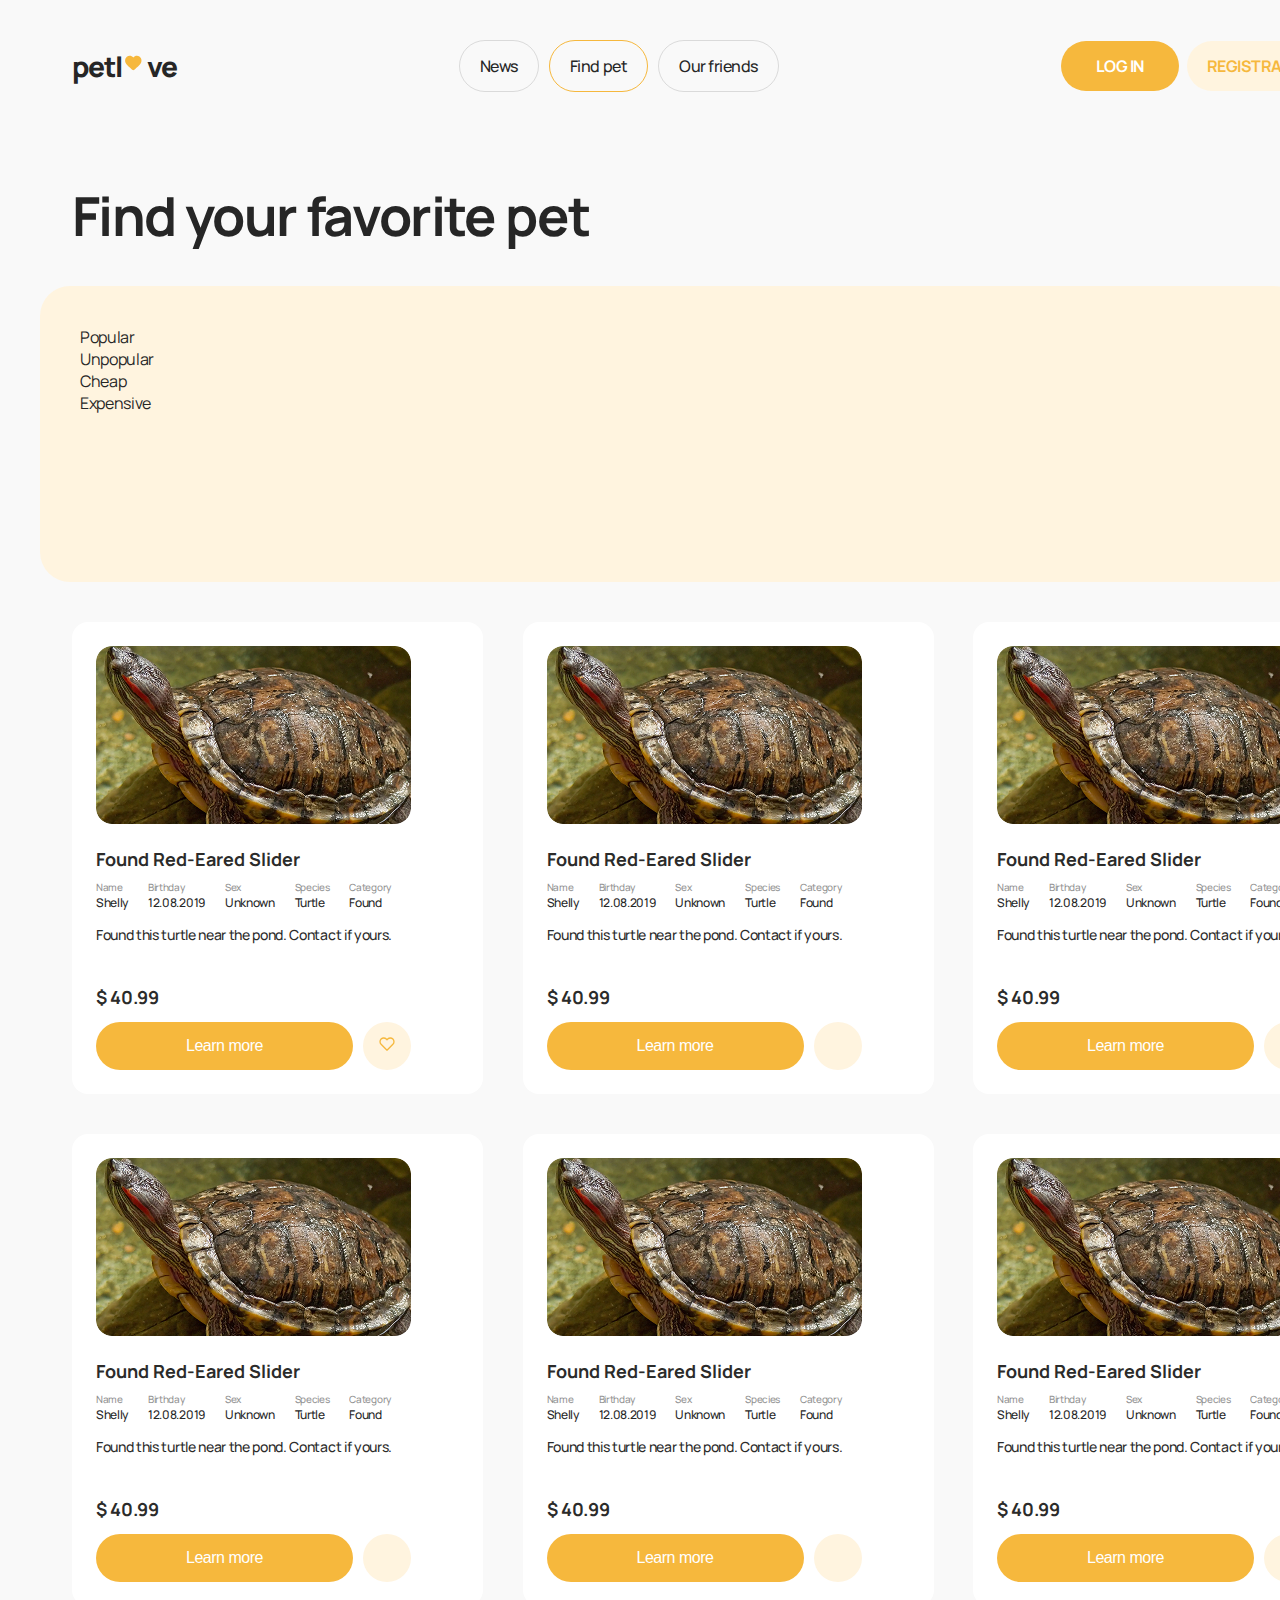
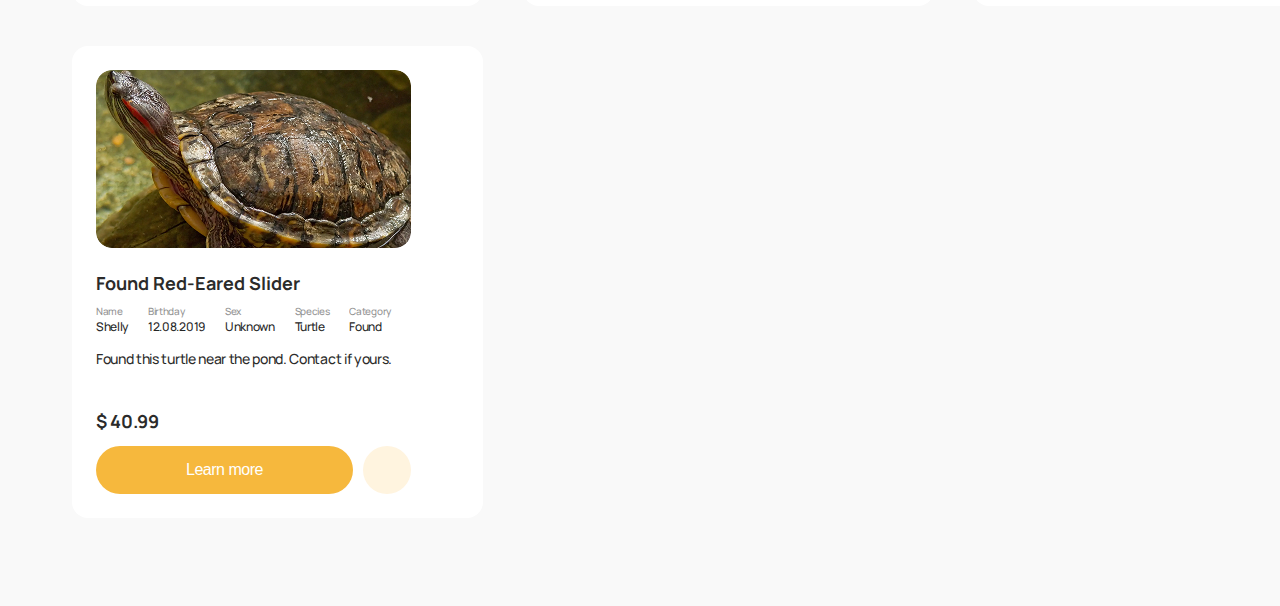
==== commit 9ed9c039: "add svg" ====
--- a/find-pet.html
+++ b/find-pet.html
@@ -23,16 +23,17 @@
     <header class="header">
       <div class="container">
         <nav class="header-bar">
-          <div class="wraper-logo">
-            <a href="./index.html" class="logo"
-              >petl
-              <!-- <svg>
-                <use href="./images/icons.svg#icon-heart-logo">
-                </svg> -->
-              ve
-            </a>
-          </div>
-
+          <a href="./index.html" class="logo"
+            ><span>petl</span>
+            <svg class="svg-logo">
+              <use
+                href="./images/icons.svg#icon-heart-logo"
+                width="18"
+                height="17"
+              ></use>
+            </svg>
+            <span>ve</span>
+          </a>
           <ul class="nav-menu">
             <li>
               <a class="nav-item" href="./news.html">News</a>
@@ -123,7 +124,15 @@
                     <button class="btn-learn-more" type="button">
                       Learn more
                     </button>
-                    <button class="btn-like" type="button"></button>
+                    <button class="btn-like" type="button">
+                      <svg class="svg-like">
+                        <use
+                          href="./images/icons.svg#icon-heart"
+                          width="18"
+                          height="16"
+                        ></use>
+                      </svg>
+                    </button>
                   </div>
                 </div>
               </div>
--- a/css/styles.css
+++ b/css/styles.css
@@ -5,3 +5,4 @@
 @import url("./news.css");
 @import url("./find-pet.css");
 @import url("./our-friends.css");
+@import url("./log-In.css");
